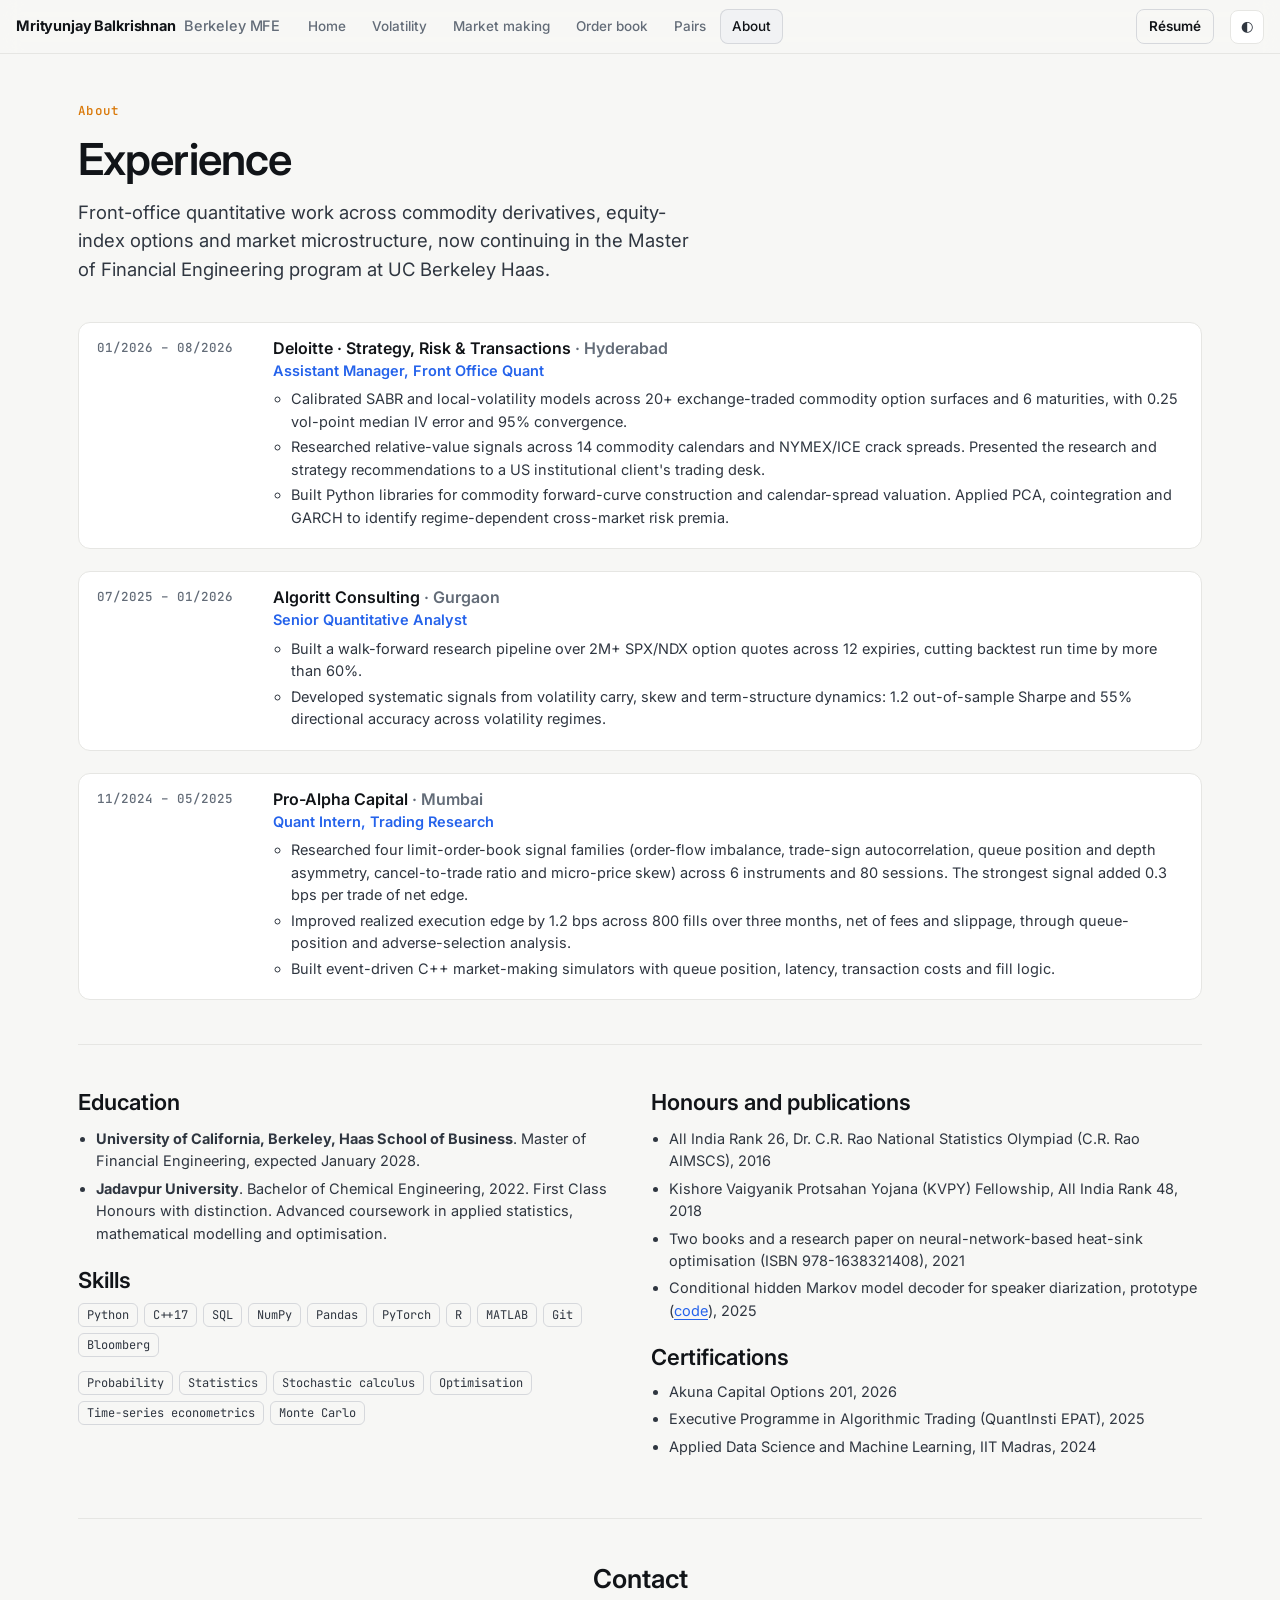
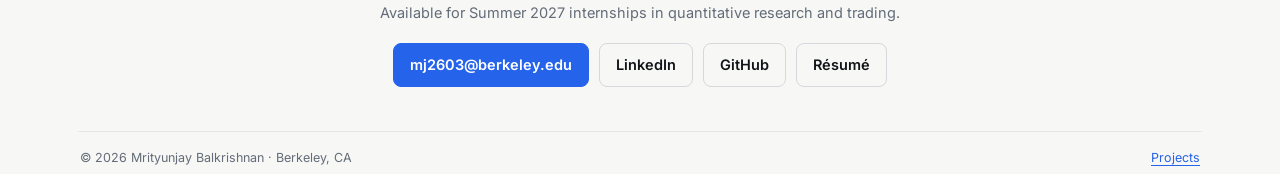
==== about.html @ c6289e8f "Split site into home, about and project pages; add live project views - Home: short introduction and" ====
<!DOCTYPE html>
<html lang="en">
<head>
<meta charset="UTF-8">
<meta name="viewport" content="width=device-width, initial-scale=1.0">
<title>About · Mrityunjay Balkrishnan</title>
<meta name="description" content="Experience, education, honours and contact details for Mrityunjay Balkrishnan, Master of Financial Engineering candidate at UC Berkeley Haas.">
<link rel="preconnect" href="https://fonts.googleapis.com"><link rel="preconnect" href="https://fonts.gstatic.com" crossorigin>
<link href="https://fonts.googleapis.com/css2?family=Inter:wght@400;500;600;700&family=JetBrains+Mono:wght@400;500;600&display=swap" rel="stylesheet">
<link rel="stylesheet" href="assets/desk.css">
<script>try{const t=localStorage.getItem('theme');if(t)document.documentElement.dataset.theme=t;}catch(e){}</script>
</head>
<body>
<header class="top">
  <a class="brand" href="index.html">Mrityunjay Balkrishnan<span>Berkeley MFE</span></a>
  <nav class="desks" aria-label="Site"><a href="index.html">Home</a><a href="vol.html">Volatility</a><a href="mm.html">Market making</a><a href="lob.html">Order book</a><a href="pairs.html">Pairs</a><a href="about.html" aria-current="page">About</a></nav>
  <a class="btn ghost" href="resume.pdf" target="_blank" rel="noopener" style="padding:6px 12px">Résumé</a>
  <button class="iconbtn" id="theme" aria-label="Toggle dark mode" title="Theme">◐</button>
</header>
<main class="wrap" id="main">
  <section style="padding:48px 0 8px">
    <p class="eyebrow">About</p>
    <h1 style="font-size:clamp(30px,4.4vw,44px);letter-spacing:-.02em;margin-bottom:12px">Experience</h1>
    <p class="lede">Front-office quantitative work across commodity derivatives, equity-index options and market microstructure, now continuing in the Master of Financial Engineering program at UC Berkeley Haas.</p>
  </section>

  <section class="sec" style="border-top:0;padding-top:16px">
    <ol class="tl">
      <li><div class="when">01/2026 – 08/2026</div><div>
        <h3>Deloitte · Strategy, Risk &amp; Transactions <span class="muted">· Hyderabad</span></h3><p class="role">Assistant Manager, Front Office Quant</p>
        <ul><li>Calibrated SABR and local-volatility models across 20+ exchange-traded commodity option surfaces and 6 maturities, with 0.25 vol-point median IV error and 95% convergence.</li>
        <li>Researched relative-value signals across 14 commodity calendars and NYMEX/ICE crack spreads. Presented the research and strategy recommendations to a US institutional client's trading desk.</li>
        <li>Built Python libraries for commodity forward-curve construction and calendar-spread valuation. Applied PCA, cointegration and GARCH to identify regime-dependent cross-market risk premia.</li></ul></div></li>
      <li><div class="when">07/2025 – 01/2026</div><div>
        <h3>Algoritt Consulting <span class="muted">· Gurgaon</span></h3><p class="role">Senior Quantitative Analyst</p>
        <ul><li>Built a walk-forward research pipeline over 2M+ SPX/NDX option quotes across 12 expiries, cutting backtest run time by more than 60%.</li>
        <li>Developed systematic signals from volatility carry, skew and term-structure dynamics: 1.2 out-of-sample Sharpe and 55% directional accuracy across volatility regimes.</li></ul></div></li>
      <li><div class="when">11/2024 – 05/2025</div><div>
        <h3>Pro-Alpha Capital <span class="muted">· Mumbai</span></h3><p class="role">Quant Intern, Trading Research</p>
        <ul><li>Researched four limit-order-book signal families (order-flow imbalance, trade-sign autocorrelation, queue position and depth asymmetry, cancel-to-trade ratio and micro-price skew) across 6 instruments and 80 sessions. The strongest signal added 0.3 bps per trade of net edge.</li>
        <li>Improved realized execution edge by 1.2 bps across 800 fills over three months, net of fees and slippage, through queue-position and adverse-selection analysis.</li>
        <li>Built event-driven C++ market-making simulators with queue position, latency, transaction costs and fill logic.</li></ul></div></li>
    </ol>
  </section>

  <section class="sec">
    <div class="two">
      <div>
        <h2 style="font-size:22px;margin-bottom:12px">Education</h2>
        <ul class="plain">
          <li><b>University of California, Berkeley, Haas School of Business</b>. Master of Financial Engineering, expected January 2028.</li>
          <li><b>Jadavpur University</b>. Bachelor of Chemical Engineering, 2022. First Class Honours with distinction. Advanced coursework in applied statistics, mathematical modelling and optimisation.</li>
        </ul>
        <h2 style="font-size:22px;margin:22px 0 10px">Skills</h2>
        <div class="tags"><span>Python</span><span>C++17</span><span>SQL</span><span>NumPy</span><span>Pandas</span><span>PyTorch</span><span>R</span><span>MATLAB</span><span>Git</span><span>Bloomberg</span></div>
        <div class="tags"><span>Probability</span><span>Statistics</span><span>Stochastic calculus</span><span>Optimisation</span><span>Time-series econometrics</span><span>Monte Carlo</span></div>
      </div>
      <div>
        <h2 style="font-size:22px;margin-bottom:12px">Honours and publications</h2>
        <ul class="plain">
          <li>All India Rank 26, Dr. C.R. Rao National Statistics Olympiad (C.R. Rao AIMSCS), 2016</li>
          <li>Kishore Vaigyanik Protsahan Yojana (KVPY) Fellowship, All India Rank 48, 2018</li>
          <li>Two books and a research paper on neural-network-based heat-sink optimisation (ISBN 978-1638321408), 2021</li>
          <li>Conditional hidden Markov model decoder for speaker diarization, prototype (<a href="https://github.com/Mj2603/chmm-speaker-diarization" target="_blank" rel="noopener">code</a>), 2025</li>
        </ul>
        <h2 style="font-size:22px;margin:22px 0 10px">Certifications</h2>
        <ul class="plain"><li>Akuna Capital Options 201, 2026</li><li>Executive Programme in Algorithmic Trading (QuantInsti EPAT), 2025</li><li>Applied Data Science and Machine Learning, IIT Madras, 2024</li></ul>
      </div>
    </div>
  </section>

  <section class="sec contact">
    <h2 style="font-size:26px;margin-bottom:8px">Contact</h2>
    <p class="muted" style="margin:0 0 18px">Available for Summer 2027 internships in quantitative research and trading.</p>
    <div class="cta"><a class="btn" href="mailto:mj2603@berkeley.edu">mj2603@berkeley.edu</a><a class="btn ghost" href="https://www.linkedin.com/in/mj2603/" target="_blank" rel="noopener">LinkedIn</a><a class="btn ghost" href="https://github.com/Mj2603" target="_blank" rel="noopener">GitHub</a><a class="btn ghost" href="resume.pdf" target="_blank" rel="noopener">Résumé</a></div>
  </section>
  <footer class="foot"><span>© 2026 Mrityunjay Balkrishnan · Berkeley, CA</span><span><a href="index.html">Projects</a></span></footer>
</main>
<script src="assets/core.js"></script>
</body>
</html>
---- assets/desk.css ----
/* Light by default; dark is opt-in via the toggle. */
:root{
  --bg:#f7f7f5; --panel:#ffffff; --panel2:#fbfbfa; --raise:#f1f2f4; --line:#e6e6e3; --line2:#d6d8dc;
  --ink:#111418; --ink2:#2f3640; --muted:#636c78; --grid:#f0f1f2; --axis:#b9bfc7;
  --s1:#2563eb; --s2:#0e9f6e; --s3:#d97706; --s4:#7c3aed; --s5:#dc2626; --up:#0e9f6e; --dn:#dc2626; --accent:#2563eb; --accent-ink:#ffffff;
  --r:12px; --sans:'Inter',system-ui,-apple-system,'Segoe UI',sans-serif; --mono:'JetBrains Mono',ui-monospace,Menlo,monospace;
  color-scheme:light;
}
:root[data-theme="dark"]{
  --bg:#0b0d11; --panel:#12161c; --panel2:#151a21; --raise:#1a2029; --line:#222a35; --line2:#2d3744;
  --ink:#e8edf4; --ink2:#c3cbd6; --muted:#8a96a6; --grid:#1a212b; --axis:#3d4958;
  --s1:#5b9bff; --s2:#34c79f; --s3:#f2ac45; --s4:#ac94ff; --s5:#ff7070; --up:#34c79f; --dn:#ff7070; --accent:#5b9bff; --accent-ink:#06101f; color-scheme:dark; }
*{box-sizing:border-box}
html{scroll-behavior:smooth}
body{margin:0;background:var(--bg);color:var(--ink);font:14.5px/1.55 var(--sans);-webkit-font-smoothing:antialiased;overflow-x:hidden}
a{color:var(--accent);text-underline-offset:3px}
h1,h2,h3,h4{margin:0;line-height:1.2;font-weight:600}
code,.mono{font-family:var(--mono)}
button,input,select{font:inherit;color:inherit}
.muted{color:var(--muted)}

/* top bar */
.top{position:sticky;top:0;z-index:30;display:flex;align-items:center;gap:16px;height:54px;padding:0 16px;background:color-mix(in srgb,var(--bg) 88%,transparent);backdrop-filter:blur(10px);border-bottom:1px solid var(--line)}
.top .brand{font-weight:700;letter-spacing:-.01em;color:var(--ink);text-decoration:none;white-space:nowrap}
.top .brand span{color:var(--muted);font-weight:500;margin-left:8px}
.desks{display:flex;gap:2px;overflow-x:auto;scrollbar-width:none;flex:1;min-width:0}
.desks a{flex:none;padding:7px 12px;border-radius:8px;color:var(--muted);text-decoration:none;font-weight:500;font-size:13.5px}
.desks a:hover{color:var(--ink);background:var(--raise)}
.desks a[aria-current="page"]{color:var(--ink);background:var(--raise);box-shadow:inset 0 0 0 1px var(--line2)}
.iconbtn{flex:none;width:34px;height:34px;border-radius:8px;border:1px solid var(--line);background:var(--panel);cursor:pointer;display:grid;place-items:center;color:var(--ink2)}
.iconbtn:hover{border-color:var(--line2);color:var(--ink)}
@media(max-width:700px){.top .brand span{display:none}}

/* app shell */
.app{display:grid;grid-template-columns:300px minmax(0,1fr);min-height:calc(100vh - 54px);transition:grid-template-columns .2s}
body.side-closed .app{grid-template-columns:0 minmax(0,1fr)}
.side{border-right:1px solid var(--line);background:var(--panel);padding:16px;overflow:auto;height:calc(100vh - 54px);position:sticky;top:54px}
body.side-closed .side{padding:0;border:0;overflow:hidden}
.main{padding:18px;min-width:0}
@media(min-width:1100px){.main{padding:22px 26px}}
@media(max-width:900px){
  .app{grid-template-columns:minmax(0,1fr)}
  body.side-closed .app{grid-template-columns:minmax(0,1fr)}
  .side{position:static;height:auto;max-height:none;border-right:0;border-bottom:1px solid var(--line)}
  body.side-closed .side{display:none}
}
.side .who{background:var(--panel2);border:1px solid var(--line);border-radius:10px;padding:12px;margin-bottom:16px;font-size:13px;color:var(--muted)}
.side .who b{display:block;color:var(--ink);font-size:14px}
.side h4{font-size:12px;text-transform:uppercase;letter-spacing:.08em;color:var(--muted);margin:18px 0 8px;font-weight:600}
.field{display:block;margin:0 0 12px;font-size:13px;color:var(--ink2)}
.field .lbl{display:flex;justify-content:space-between;gap:8px;margin-bottom:5px}
.field output{font-family:var(--mono);color:var(--ink)}
.field input[type=range]{width:100%;accent-color:var(--accent)}
.field select,.field input[type=number],.field input[type=text]{width:100%;background:var(--bg);border:1px solid var(--line2);border-radius:8px;padding:8px 10px;font-size:13.5px}
.field select:focus,.field input:focus{outline:2px solid color-mix(in srgb,var(--accent) 50%,transparent);outline-offset:1px}
.help{font-size:12px;color:var(--muted);margin:-6px 0 12px}
.row2{display:grid;grid-template-columns:1fr 1fr;gap:10px}
.btn{display:inline-flex;align-items:center;justify-content:center;gap:8px;background:var(--accent);color:var(--accent-ink);border:1px solid var(--accent);border-radius:8px;padding:8px 14px;font-weight:600;font-size:13.5px;cursor:pointer;text-decoration:none}
.btn:hover{filter:brightness(1.1)}
.btn.ghost{background:transparent;color:var(--ink);border-color:var(--line2)}
.btn.ghost:hover{border-color:var(--accent);color:var(--accent);filter:none}
.btn.wide{width:100%}
.busy{opacity:.55;pointer-events:none}

/* desk header */
.dhead{display:flex;flex-wrap:wrap;gap:14px;align-items:center;justify-content:space-between;margin-bottom:12px}
.dtitle{background:var(--panel);border:1px solid var(--line);border-radius:var(--r);padding:12px 16px;display:flex;flex-wrap:wrap;align-items:baseline;gap:4px 14px;flex:1 1 420px}
.dtitle h1{font-size:20px}
.dtitle p{margin:0;color:var(--muted)}
.modes{display:flex;flex-wrap:wrap;gap:4px;background:var(--panel);border:1px solid var(--line);border-radius:10px;padding:4px}
.modes label{cursor:pointer}
.modes input{position:absolute;opacity:0;pointer-events:none}
.modes span{display:block;padding:6px 12px;border-radius:7px;color:var(--muted);font-weight:500;font-size:13.5px}
.modes input:checked+span{background:var(--raise);color:var(--ink);box-shadow:inset 0 0 0 1px var(--line2)}
.modes input:focus-visible+span{outline:2px solid var(--accent)}
.strip{display:flex;flex-wrap:wrap;gap:6px 22px;padding:10px 2px 14px;border-bottom:1px solid var(--line);margin-bottom:16px;font-size:13px;color:var(--muted)}
.strip b{color:var(--ink);font-weight:600;font-family:var(--mono);font-size:12.5px;margin-left:6px}
.pill{display:inline-flex;align-items:center;gap:7px;border:1px solid var(--line2);border-radius:999px;padding:3px 10px;font-weight:600;font-size:12px;letter-spacing:.04em;color:var(--ink)}
.pill::before{content:"";width:7px;height:7px;border-radius:50%;background:var(--s1)}
.pill.short::before{background:var(--dn)} .pill.long::before{background:var(--up)}

/* KPI cards */
.kpis{display:grid;grid-template-columns:repeat(auto-fit,minmax(200px,1fr));gap:1px;background:var(--line);border:1px solid var(--line);border-radius:var(--r);overflow:hidden;margin-bottom:16px}
.kpi{background:var(--panel);padding:14px 16px}
.kpi .k{font-size:12.5px;color:var(--muted)}
.kpi .v{font:600 26px/1.15 var(--sans);letter-spacing:-.02em;margin:6px 0 4px;font-variant-numeric:tabular-nums}
.kpi .s{font-size:12.5px;color:var(--muted)}
.pos{color:var(--up)} .neg{color:var(--dn)}

/* panels & charts */
.grid{display:grid;gap:16px;margin-bottom:16px}
@media(min-width:1000px){.g2{grid-template-columns:minmax(0,1fr) minmax(0,1fr)}.g21{grid-template-columns:minmax(0,1.6fr) minmax(0,1fr)}.g12{grid-template-columns:minmax(0,1fr) minmax(0,1.6fr)}}
.panel{background:var(--panel);border:1px solid var(--line);border-radius:var(--r);min-width:0}
.panel .ph{display:flex;flex-wrap:wrap;gap:6px 16px;align-items:center;padding:10px 14px;border-bottom:1px solid var(--line);font-size:12.5px;color:var(--ink2)}
.panel .ph h3{font-size:13.5px;margin-right:auto;color:var(--ink)}
.panel .pb{padding:12px 14px}
.lg{display:inline-flex;align-items:center;gap:6px}
.lg i{width:14px;height:2.5px;border-radius:2px;display:inline-block}
.lg i.d{background:repeating-linear-gradient(90deg,currentColor 0 4px,transparent 4px 7px)!important;height:2px}
canvas.ch{display:block;width:100%;height:300px}
canvas.ch.tall{height:380px} canvas.ch.short{height:200px} canvas.ch.xs{height:140px}
canvas.surf{display:block;width:100%;height:420px}
@media(max-width:600px){canvas.ch{height:240px}canvas.ch.tall{height:300px}canvas.surf{height:320px}}
.tip{position:absolute;pointer-events:none;opacity:0;transition:opacity .1s;background:var(--raise);border:1px solid var(--line2);border-radius:8px;padding:7px 9px;font:12px var(--mono);display:grid;grid-template-columns:auto auto;gap:3px 12px;z-index:5;box-shadow:0 6px 20px rgba(0,0,0,.25);white-space:nowrap}
.tip .th{grid-column:1/-1;color:var(--muted)}
.tip span{display:flex;align-items:center;gap:6px;color:var(--ink2)} .tip i{width:8px;height:8px;border-radius:2px;display:inline-block}
.tip b{text-align:right;font-weight:600}
.caption{font-size:13px;color:var(--muted);margin:10px 0 0;max-width:900px}
.read{font-size:13.5px;color:var(--ink2);line-height:1.65;max-width:980px;margin:4px 0 18px}
.read b{color:var(--ink)}

/* tables */
.tw{overflow-x:auto}
table.t{width:100%;border-collapse:collapse;font-size:13px;font-variant-numeric:tabular-nums}
table.t th{font-weight:500;color:var(--muted);text-align:right;padding:9px 12px;border-bottom:1px solid var(--line);white-space:nowrap}
table.t td{padding:9px 12px;border-bottom:1px solid var(--line);text-align:right;font-family:var(--mono);font-size:12.5px;white-space:nowrap}
table.t th:first-child,table.t td:first-child{text-align:left;font-family:var(--sans);font-size:13px}
table.t tr.hl td{background:color-mix(in srgb,var(--accent) 9%,transparent)}
table.t tr:last-child td{border-bottom:0}
.sq{display:inline-block;width:9px;height:9px;border-radius:2px;margin-right:8px;vertical-align:baseline}
.notes{font-size:12.5px;color:var(--muted);line-height:1.6;margin:10px 2px 0}
.kv{display:grid;grid-template-columns:auto 1fr;gap:0}
.kv>div{display:contents}
.kv dt,.kv dd{padding:9px 12px;border-bottom:1px solid var(--line);margin:0;font-size:13px}
.kv dt{color:var(--muted)} .kv dd{text-align:right;font-family:var(--mono);font-size:12.5px}
.kv>div:last-child dt,.kv>div:last-child dd{border-bottom:0}
.formula{font:13px/1.9 var(--mono);background:var(--bg);border:1px solid var(--line);border-radius:10px;padding:12px 14px;overflow-x:auto;color:var(--ink)}
.evid{display:flex;flex-wrap:wrap;gap:10px 18px;align-items:center;font-size:13px;color:var(--muted);border:1px dashed var(--line2);border-radius:10px;padding:10px 14px;margin:6px 0 18px}
.badge{display:inline-block;font:600 10.5px var(--mono);text-transform:uppercase;letter-spacing:.06em;padding:2px 7px;border-radius:6px;border:1px solid currentColor}
.b-ok{color:var(--up)} .b-part{color:var(--s3)} .b-wip{color:var(--dn)}
.foot{border-top:1px solid var(--line);padding:16px 2px 6px;color:var(--muted);font-size:12.5px;display:flex;flex-wrap:wrap;gap:8px 18px;justify-content:space-between}

/* order book */
.ladder{font:12.5px var(--mono);border:1px solid var(--line);border-radius:10px;overflow:hidden}
.lvl{position:relative;display:grid;grid-template-columns:70px 56px minmax(0,1fr);gap:8px;align-items:center;padding:3px 10px;min-height:26px}
.lvl .bar{position:absolute;inset:0 auto 0 0;opacity:.16}
.lvl.ask .bar{background:var(--dn)} .lvl.bid .bar{background:var(--up)}
.lvl.ask .px{color:var(--dn)} .lvl.bid .px{color:var(--up)}
.lvl>span{position:relative}
.queue{display:flex;gap:3px;overflow:hidden}
.chip{font-size:10.5px;border:1px solid var(--line2);background:var(--panel2);border-radius:5px;padding:0 4px;white-space:nowrap}
.chip.mine{border-color:var(--s3);color:var(--s3)}
.mid{text-align:center;font-size:11.5px;color:var(--muted);padding:5px;border-block:1px dashed var(--line2);background:var(--bg)}
.tape{list-style:none;margin:0;padding:0;font:12px var(--mono);max-height:300px;overflow:auto}
.tape li{display:grid;grid-template-columns:44px 1fr auto;gap:8px;padding:5px 2px;border-bottom:1px solid var(--line)}
.up{color:var(--up)} .dn{color:var(--dn)}

/* landing */
.wrap{max-width:1180px;margin:0 auto;padding:0 16px}
@media(min-width:760px){.wrap{padding:0 28px}}
.hero{display:grid;gap:28px;align-items:center;padding:56px 0 34px}
@media(min-width:980px){.hero{grid-template-columns:minmax(0,1fr) minmax(0,1.05fr)}}
.eyebrow{font:500 12.5px var(--mono);color:var(--s3);letter-spacing:.02em;margin:0 0 14px}
.hero h1{font-size:clamp(36px,5.6vw,60px);letter-spacing:-.025em;line-height:1.04;margin-bottom:16px}
.lede{font-size:clamp(16px,1.8vw,18.5px);color:var(--ink2);max-width:620px;margin:0 0 14px}
.seek{display:flex;align-items:center;gap:10px;color:var(--muted);margin:0 0 22px}
.dot{width:8px;height:8px;border-radius:50%;background:var(--up);box-shadow:0 0 0 4px color-mix(in srgb,var(--up) 22%,transparent)}
.cta{display:flex;flex-wrap:wrap;gap:10px}
.cta .btn{padding:10px 16px;font-size:14.5px}
.surfcard{position:relative}
.surfcard .lbl{position:absolute;left:14px;top:12px;font-size:12.5px;color:var(--muted);pointer-events:none}
.surfcard .lbl b{color:var(--ink);font-weight:600}
.surfcard .hint{position:absolute;right:10px;bottom:8px;font-size:11.5px;color:var(--muted);background:color-mix(in srgb,var(--panel) 88%,transparent);padding:3px 8px;border-radius:6px}
section.sec{padding:44px 0;border-top:1px solid var(--line)}
.sh{margin-bottom:22px;max-width:780px}
.sh .k{font:600 11.5px var(--mono);text-transform:uppercase;letter-spacing:.12em;color:var(--s3);margin:0 0 8px}
.sh h2{font-size:clamp(24px,3vw,32px);letter-spacing:-.015em;margin-bottom:8px}
.sh p{color:var(--muted);margin:0}
.deskgrid{display:grid;gap:16px}
@media(min-width:860px){.deskgrid{grid-template-columns:1fr 1fr}}
.dcard{display:flex;flex-direction:column;background:var(--panel);border:1px solid var(--line);border-radius:14px;overflow:hidden;text-decoration:none;color:inherit;transition:border-color .15s,transform .15s}
.dcard:hover{border-color:var(--line2);transform:translateY(-2px)}
.dcard canvas{display:block;width:100%;height:170px;background:var(--panel2);border-bottom:1px solid var(--line)}
.dcard .body{padding:16px 18px 18px;display:flex;flex-direction:column;gap:8px;flex:1}
.dcard h3{font-size:17px}
.dcard .stack{font:12px var(--mono);color:var(--muted)}
.dcard p{margin:0;color:var(--ink2)}
.dcard ul{margin:4px 0 0;padding:0;list-style:none;display:grid;gap:6px;font-size:13.5px}
.dcard li{display:grid;grid-template-columns:auto 1fr;gap:9px;align-items:start}
.dcard .go{margin-top:auto;padding-top:8px;color:var(--accent);font-weight:600}
.statrow{display:grid;grid-template-columns:repeat(auto-fit,minmax(190px,1fr));gap:1px;background:var(--line);border:1px solid var(--line);border-radius:12px;overflow:hidden}
.statrow div{background:var(--panel);padding:14px 16px}
.statrow b{display:block;font:600 22px var(--sans);letter-spacing:-.02em;color:var(--ink)}
.statrow span{font-size:12.5px;color:var(--muted)}
.tl{list-style:none;margin:0;padding:0;display:grid;gap:22px}
.tl>li{display:grid;gap:4px 26px;background:var(--panel);border:1px solid var(--line);border-radius:12px;padding:16px 18px}
@media(min-width:760px){.tl>li{grid-template-columns:150px 1fr}}
.tl .when{font:500 12.5px var(--mono);color:var(--muted)}
.tl h3{font-size:16px} .tl .role{color:var(--accent);font-weight:600;margin:2px 0 6px}
.tl ul{margin:0;padding-left:18px;color:var(--ink2)} .tl li li{margin:3px 0}
.two{display:grid;gap:22px} @media(min-width:900px){.two{grid-template-columns:1fr 1fr}}
.tags{display:flex;flex-wrap:wrap;gap:6px;margin:8px 0 14px}
.tags span{font:12px var(--mono);border:1px solid var(--line2);border-radius:6px;padding:3px 8px;color:var(--ink2)}
.plain{padding-left:18px;margin:6px 0 16px;color:var(--ink2)} .plain li{margin:5px 0}
.contact{text-align:center} .contact .cta{justify-content:center}
.skip{position:absolute;left:-999px}.skip:focus{left:12px;top:10px;z-index:99;background:var(--panel);padding:8px 12px}
@media (prefers-reduced-motion:reduce){*{transition:none!important}html{scroll-behavior:auto}}
table.t input,table.t select{width:100%;min-width:58px;max-width:110px;background:var(--bg);border:1px solid var(--line2);border-radius:6px;padding:5px 7px;font:12.5px var(--mono);text-align:right}
table.t select{text-align:left}
table.t td:has(input),table.t td:has(select){padding:6px 8px}

/* per-project identity */
body[data-desk="vol"]{--accent:#4338ca} body[data-desk="mm"]{--accent:#0f766e} body[data-desk="lob"]{--accent:#b45309} body[data-desk="pairs"]{--accent:#7e22ce}
:root[data-theme="dark"] body[data-desk="vol"]{--accent:#8b8cff} :root[data-theme="dark"] body[data-desk="mm"]{--accent:#2dd4bf} :root[data-theme="dark"] body[data-desk="lob"]{--accent:#fbbf24} :root[data-theme="dark"] body[data-desk="pairs"]{--accent:#c084fc}
body[data-desk] .top{box-shadow:inset 0 -2px 0 var(--accent)}
body[data-desk] .desks a[aria-current="page"]{color:var(--accent);box-shadow:inset 0 0 0 1px color-mix(in srgb,var(--accent) 40%,transparent);background:color-mix(in srgb,var(--accent) 7%,transparent)}
body[data-desk] .pill::before{background:var(--accent)}
.proj-no{font:600 11.5px var(--mono);letter-spacing:.12em;text-transform:uppercase;color:var(--accent)}
.brief{display:grid;gap:1px;background:var(--line);border:1px solid var(--line);border-radius:var(--r);overflow:hidden;margin:0 0 16px}
@media(min-width:900px){.brief{grid-template-columns:repeat(4,minmax(0,1fr))}}
.brief>div{background:var(--panel);padding:14px 16px}
.brief h4{font-size:11.5px;letter-spacing:.08em;text-transform:uppercase;color:var(--muted);margin:0 0 6px;font-weight:600}
.brief p,.brief ul{margin:0;font-size:13.5px;color:var(--ink2);line-height:1.55}
.brief ul{padding-left:16px}.brief li{margin:2px 0}
.brief code{font-size:12px;background:var(--raise);padding:1px 5px;border-radius:4px}
.live{display:inline-flex;align-items:center;gap:7px;font:600 11.5px var(--mono);letter-spacing:.08em;color:var(--accent)}
.live::before{content:"";width:8px;height:8px;border-radius:50%;background:var(--accent);animation:pulse 1.6s ease-in-out infinite}
.live.off{color:var(--muted)}.live.off::before{background:var(--muted);animation:none}
@keyframes pulse{0%,100%{opacity:1}50%{opacity:.25}}
.log{list-style:none;margin:0;padding:0;font:12px/1.5 var(--mono);max-height:260px;overflow:auto}
.log li{padding:5px 2px;border-bottom:1px solid var(--line);color:var(--ink2)}
.log li b{color:var(--ink);font-weight:600}
.tiles{display:grid;gap:16px}
@media(min-width:860px){.tiles{grid-template-columns:1fr 1fr}}
.tile{display:block;position:relative;background:var(--panel);border:1px solid var(--line);border-radius:14px;overflow:hidden;text-decoration:none;color:inherit;transition:border-color .15s,box-shadow .15s}
.tile:hover{border-color:var(--tc);box-shadow:0 8px 28px -12px color-mix(in srgb,var(--tc) 45%,transparent)}
.tile canvas{display:block;width:100%;height:190px;background:var(--panel2);border-bottom:1px solid var(--line)}
.tile .body{padding:16px 18px 18px}
.tile .no{font:600 11px var(--mono);letter-spacing:.12em;text-transform:uppercase;color:var(--tc)}
.tile h3{font-size:19px;margin:6px 0 6px}
.tile p{margin:0 0 12px;color:var(--ink2)}
.tile .facts{display:flex;flex-wrap:wrap;gap:6px 18px;font:12.5px var(--mono);color:var(--muted)}
.tile .facts b{color:var(--ink);font-weight:600}
.tile .go{display:inline-block;margin-top:12px;color:var(--tc);font-weight:600;font-size:14px}
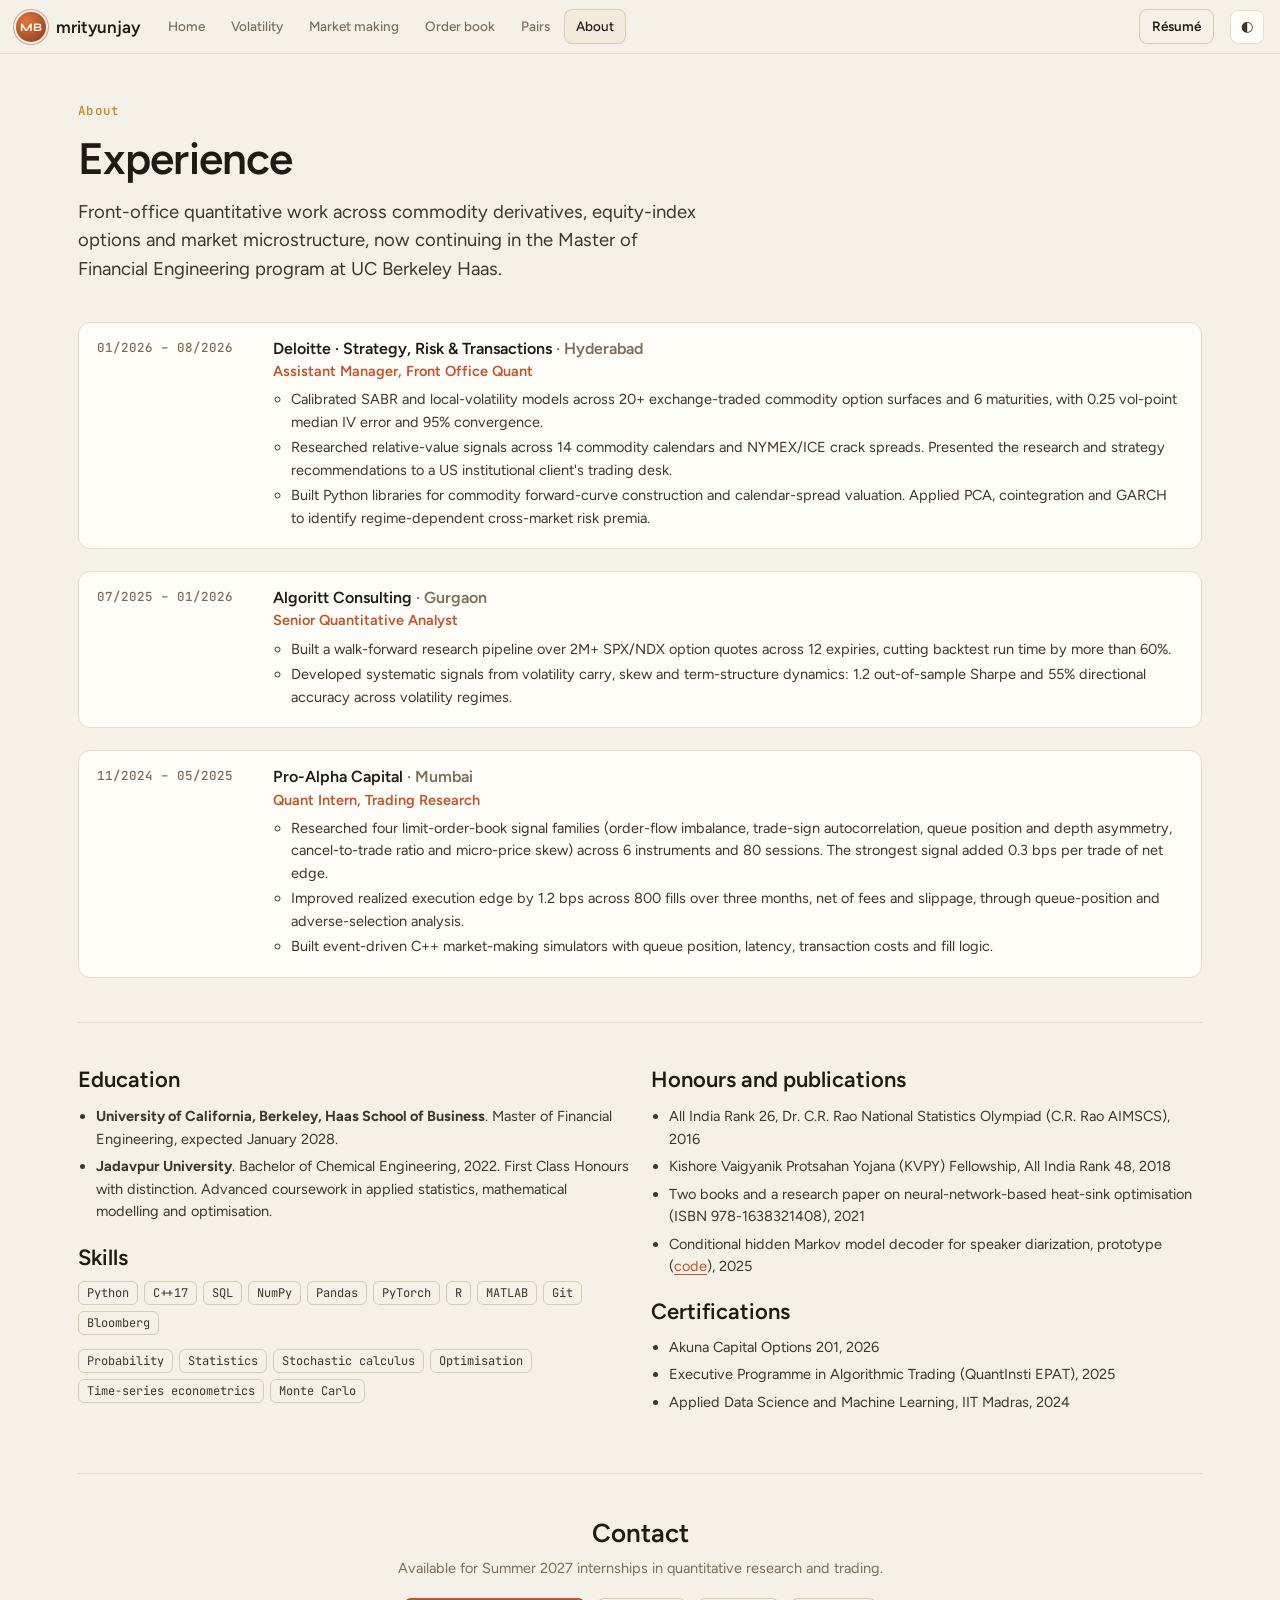
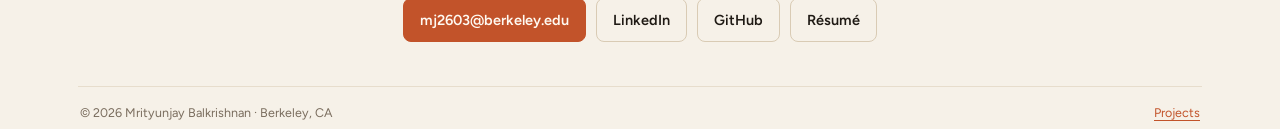
==== commit 2fc77cbe: "Editorial home page with warm palette; unify site header - Home follows an editorial layout: faceted" ====
--- a/about.html
+++ b/about.html
@@ -6,13 +6,13 @@
 <title>About · Mrityunjay Balkrishnan</title>
 <meta name="description" content="Experience, education, honours and contact details for Mrityunjay Balkrishnan, Master of Financial Engineering candidate at UC Berkeley Haas.">
 <link rel="preconnect" href="https://fonts.googleapis.com"><link rel="preconnect" href="https://fonts.gstatic.com" crossorigin>
-<link href="https://fonts.googleapis.com/css2?family=Inter:wght@400;500;600;700&family=JetBrains+Mono:wght@400;500;600&display=swap" rel="stylesheet">
+<link href="https://fonts.googleapis.com/css2?family=Cormorant+Garamond:wght@500;600&family=Figtree:wght@400;500;600;700&family=JetBrains+Mono:wght@400;500;600&family=Syne:wght@600;700&display=swap" rel="stylesheet">
 <link rel="stylesheet" href="assets/desk.css">
 <script>try{const t=localStorage.getItem('theme');if(t)document.documentElement.dataset.theme=t;}catch(e){}</script>
 </head>
 <body>
 <header class="top">
-  <a class="brand" href="index.html">Mrityunjay Balkrishnan<span>Berkeley MFE</span></a>
+  <a class="h-logo" href="index.html"><i aria-hidden="true">MB</i>mrityunjay</a>
   <nav class="desks" aria-label="Site"><a href="index.html">Home</a><a href="vol.html">Volatility</a><a href="mm.html">Market making</a><a href="lob.html">Order book</a><a href="pairs.html">Pairs</a><a href="about.html" aria-current="page">About</a></nav>
   <a class="btn ghost" href="resume.pdf" target="_blank" rel="noopener" style="padding:6px 12px">Résumé</a>
   <button class="iconbtn" id="theme" aria-label="Toggle dark mode" title="Theme">◐</button>
--- a/assets/desk.css
+++ b/assets/desk.css
@@ -1,15 +1,16 @@
-/* Light by default; dark is opt-in via the toggle. */
+/* Warm light by default; warm dark via the toggle. */
 :root{
-  --bg:#f7f7f5; --panel:#ffffff; --panel2:#fbfbfa; --raise:#f1f2f4; --line:#e6e6e3; --line2:#d6d8dc;
-  --ink:#111418; --ink2:#2f3640; --muted:#636c78; --grid:#f0f1f2; --axis:#b9bfc7;
-  --s1:#2563eb; --s2:#0e9f6e; --s3:#d97706; --s4:#7c3aed; --s5:#dc2626; --up:#0e9f6e; --dn:#dc2626; --accent:#2563eb; --accent-ink:#ffffff;
-  --r:12px; --sans:'Inter',system-ui,-apple-system,'Segoe UI',sans-serif; --mono:'JetBrains Mono',ui-monospace,Menlo,monospace;
+  --bg:#f6f1e8; --panel:#fffdf8; --panel2:#faf6ee; --raise:#f1eadd; --line:#e7ddcc; --line2:#d9cbb4;
+  --ink:#1f1a14; --ink2:#3e352b; --muted:#7a6d5e; --grid:#efe7d9; --axis:#c5b59c;
+  --s1:#c2532a; --s2:#2f7d6d; --s3:#c68a1f; --s4:#7a4d9c; --s5:#b03a2e; --up:#3a8a5c; --dn:#c0392b; --accent:#c2532a; --accent-ink:#fffaf2;
+  --r:12px; --sans:'Figtree',system-ui,-apple-system,'Segoe UI',sans-serif; --mono:'JetBrains Mono',ui-monospace,Menlo,monospace;
+  --serif:'Cormorant Garamond',Georgia,serif; --display:'Syne','Figtree',sans-serif;
   color-scheme:light;
 }
 :root[data-theme="dark"]{
-  --bg:#0b0d11; --panel:#12161c; --panel2:#151a21; --raise:#1a2029; --line:#222a35; --line2:#2d3744;
-  --ink:#e8edf4; --ink2:#c3cbd6; --muted:#8a96a6; --grid:#1a212b; --axis:#3d4958;
-  --s1:#5b9bff; --s2:#34c79f; --s3:#f2ac45; --s4:#ac94ff; --s5:#ff7070; --up:#34c79f; --dn:#ff7070; --accent:#5b9bff; --accent-ink:#06101f; color-scheme:dark; }
+  --bg:#1c1712; --panel:#231d17; --panel2:#28211a; --raise:#2f271f; --line:#3a3027; --line2:#4b3f32;
+  --ink:#f3ece2; --ink2:#d9cebf; --muted:#a39380; --grid:#2c241c; --axis:#5c4c3c;
+  --s1:#e0763a; --s2:#4fb39d; --s3:#e0ab4a; --s4:#b28ad6; --s5:#e2604f; --up:#5cbf86; --dn:#e2604f; --accent:#e0763a; --accent-ink:#1c1712; color-scheme:dark; }
 *{box-sizing:border-box}
 html{scroll-behavior:smooth}
 body{margin:0;background:var(--bg);color:var(--ink);font:14.5px/1.55 var(--sans);-webkit-font-smoothing:antialiased;overflow-x:hidden}
@@ -65,7 +66,7 @@
 /* desk header */
 .dhead{display:flex;flex-wrap:wrap;gap:14px;align-items:center;justify-content:space-between;margin-bottom:12px}
 .dtitle{background:var(--panel);border:1px solid var(--line);border-radius:var(--r);padding:12px 16px;display:flex;flex-wrap:wrap;align-items:baseline;gap:4px 14px;flex:1 1 420px}
-.dtitle h1{font-size:20px}
+.dtitle h1{font:600 21px/1.2 var(--display);letter-spacing:-.01em}
 .dtitle p{margin:0;color:var(--muted)}
 .modes{display:flex;flex-wrap:wrap;gap:4px;background:var(--panel);border:1px solid var(--line);border-radius:10px;padding:4px}
 .modes label{cursor:pointer}
@@ -200,12 +201,12 @@
 table.t td:has(input),table.t td:has(select){padding:6px 8px}
 
 /* per-project identity */
-body[data-desk="vol"]{--accent:#4338ca} body[data-desk="mm"]{--accent:#0f766e} body[data-desk="lob"]{--accent:#b45309} body[data-desk="pairs"]{--accent:#7e22ce}
-:root[data-theme="dark"] body[data-desk="vol"]{--accent:#8b8cff} :root[data-theme="dark"] body[data-desk="mm"]{--accent:#2dd4bf} :root[data-theme="dark"] body[data-desk="lob"]{--accent:#fbbf24} :root[data-theme="dark"] body[data-desk="pairs"]{--accent:#c084fc}
+body[data-desk="vol"]{--accent:#c2532a} body[data-desk="mm"]{--accent:#2f7d6d} body[data-desk="lob"]{--accent:#a8701a} body[data-desk="pairs"]{--accent:#7a4d9c}
+:root[data-theme="dark"] body[data-desk="vol"]{--accent:#e0763a} :root[data-theme="dark"] body[data-desk="mm"]{--accent:#4fb39d} :root[data-theme="dark"] body[data-desk="lob"]{--accent:#e0ab4a} :root[data-theme="dark"] body[data-desk="pairs"]{--accent:#b28ad6}
 body[data-desk] .top{box-shadow:inset 0 -2px 0 var(--accent)}
 body[data-desk] .desks a[aria-current="page"]{color:var(--accent);box-shadow:inset 0 0 0 1px color-mix(in srgb,var(--accent) 40%,transparent);background:color-mix(in srgb,var(--accent) 7%,transparent)}
 body[data-desk] .pill::before{background:var(--accent)}
-.proj-no{font:600 11.5px var(--mono);letter-spacing:.12em;text-transform:uppercase;color:var(--accent)}
+.proj-no{font:700 13px var(--display);letter-spacing:.12em;text-transform:uppercase;color:var(--accent)}
 .brief{display:grid;gap:1px;background:var(--line);border:1px solid var(--line);border-radius:var(--r);overflow:hidden;margin:0 0 16px}
 @media(min-width:900px){.brief{grid-template-columns:repeat(4,minmax(0,1fr))}}
 .brief>div{background:var(--panel);padding:14px 16px}
@@ -232,3 +233,72 @@
 .tile .facts{display:flex;flex-wrap:wrap;gap:6px 18px;font:12.5px var(--mono);color:var(--muted)}
 .tile .facts b{color:var(--ink);font-weight:600}
 .tile .go{display:inline-block;margin-top:12px;color:var(--tc);font-weight:600;font-size:14px}
+
+/* ---------- home (editorial) ---------- */
+.h-nav{position:sticky;top:0;z-index:30;background:color-mix(in srgb,var(--bg) 90%,transparent);backdrop-filter:blur(10px);border-bottom:1px solid var(--line)}
+.h-nav .in{max-width:1180px;margin:0 auto;padding:0 16px;height:60px;display:flex;align-items:center;gap:18px}
+@media(min-width:760px){.h-nav .in{padding:0 28px}}
+.h-logo{display:flex;align-items:center;gap:10px;color:var(--ink);text-decoration:none;font:600 17px var(--sans)}
+.h-logo i{width:30px;height:30px;border-radius:50%;display:grid;place-items:center;font:700 11.5px var(--display);font-style:normal;color:#fffaf2;background:radial-gradient(circle at 35% 30%,#e0763a,#8a3a1c);box-shadow:0 0 0 2px var(--bg),0 0 0 3px color-mix(in srgb,var(--accent) 50%,transparent)}
+.h-links{margin-left:auto;display:flex;align-items:center;gap:4px;font-size:14px}
+.h-links a{color:var(--ink2);text-decoration:none;padding:8px 10px;border-bottom:2px solid transparent}
+.h-links a:hover{color:var(--ink)}
+.h-links a[aria-current="page"]{color:var(--ink);border-color:var(--accent)}
+.h-links .sep{width:1px;height:18px;background:var(--line2);margin:0 6px}
+.h-links .ic{display:grid;place-items:center;width:34px;height:34px;padding:0;border:0;border-radius:8px;background:none;cursor:pointer;color:var(--ink2)}
+.h-links .ic:hover{color:var(--ink);background:var(--raise)}
+@media(max-width:640px){.h-links .hide-s{display:none}}
+.h-hero{max-width:1180px;margin:0 auto;display:grid;border-bottom:1px solid var(--line)}
+@media(min-width:960px){.h-hero{grid-template-columns:minmax(0,1fr) minmax(0,1fr);padding:0 28px}}
+.h-art{position:relative;background:#faf6ee;min-height:340px;border-inline:1px solid var(--line)}
+:root[data-theme="dark"] .h-art{background:#f7f2e9}
+.h-art canvas{display:block;width:100%;height:100%;min-height:340px;position:absolute;inset:0}
+.h-art .cap{position:absolute;left:14px;bottom:12px;font:12px var(--mono);color:#7a6d5e;pointer-events:none}
+@media(min-width:960px){.h-art{min-height:560px}}
+.h-intro{padding:40px 16px 44px}
+@media(min-width:960px){.h-intro{padding:72px 0 72px 52px;display:flex;flex-direction:column;justify-content:center}}
+.h-name{font:600 clamp(40px,5.4vw,64px)/1 var(--serif);letter-spacing:.01em;text-transform:uppercase;margin:0 0 20px}
+.h-role{font:500 clamp(19px,2.1vw,24px)/1.3 var(--sans);margin:0 0 22px}
+.h-role span{color:var(--muted);font-size:.78em;font-weight:500}
+.h-intro p.t{font-size:16.5px;line-height:1.75;color:var(--ink2);margin:0 0 16px;max-width:600px}
+.h-intro p.t a{color:inherit;text-decoration-color:var(--accent);text-decoration-thickness:2px}
+.h-social{display:flex;align-items:center;gap:16px;margin-top:10px;flex-wrap:wrap}
+.h-social a.i{color:var(--ink2);display:grid;place-items:center}
+.h-social a.i:hover{color:var(--accent)}
+.pillbtn{display:inline-flex;align-items:center;gap:8px;border:1px solid var(--line2);border-radius:999px;padding:8px 16px;color:var(--ink);text-decoration:none;font-weight:500;font-size:14.5px}
+.pillbtn:hover{border-color:var(--accent);color:var(--accent)}
+.h-strip{border-bottom:1px solid var(--line);padding:18px 0 22px;overflow:hidden;position:relative}
+.h-strip .lbl{text-align:center;font-size:12.5px;color:var(--muted);margin-bottom:14px;letter-spacing:.02em}
+.h-strip .mask{-webkit-mask-image:linear-gradient(90deg,transparent,#000 12%,#000 88%,transparent);mask-image:linear-gradient(90deg,transparent,#000 12%,#000 88%,transparent)}
+.h-strip .row{display:flex;gap:64px;width:max-content;animation:marq 38s linear infinite}
+.h-strip:hover .row{animation-play-state:paused}
+.h-strip .row span{font:600 24px var(--serif);color:var(--ink2);white-space:nowrap;opacity:.85}
+.h-strip .row span small{font:500 12px var(--mono);color:var(--muted);margin-left:8px;letter-spacing:.04em}
+@keyframes marq{from{transform:translateX(0)}to{transform:translateX(-50%)}}
+@media (prefers-reduced-motion:reduce){.h-strip .row{animation:none;flex-wrap:wrap;justify-content:center;width:auto;gap:20px 40px}}
+.h-sec{max-width:1180px;margin:0 auto;padding:56px 16px 24px}
+@media(min-width:760px){.h-sec{padding:72px 28px 32px}}
+.h-sec h2{font:600 clamp(30px,3.6vw,42px)/1.1 var(--display);letter-spacing:-.01em;margin:0 0 12px}
+.h-sec .sub{font-size:16.5px;color:var(--ink2);margin:0 0 36px;max-width:820px}
+.plist{display:grid;gap:0 56px}
+@media(min-width:900px){.plist{grid-template-columns:1fr 1fr}}
+.pitem{display:grid;grid-template-columns:64px minmax(0,1fr);gap:0 6px;padding:26px 0;border-bottom:1px solid var(--line)}
+.pitem .n{font:700 30px/1 var(--display);color:var(--accent);padding-top:3px}
+.pitem .hd{display:flex;align-items:baseline;gap:12px;justify-content:space-between;flex-wrap:wrap}
+.pitem h3{font:600 21px/1.25 var(--display);margin:0}
+.pitem h3 a{color:var(--ink);text-decoration:none}
+.pitem h3 a:hover{color:var(--accent)}
+.pitem .tag{font:600 11px var(--sans);letter-spacing:.16em;text-transform:uppercase;color:var(--accent)}
+.pitem p{margin:8px 0 12px;color:var(--ink2);font-size:15px;line-height:1.65}
+.pitem .ft{display:flex;align-items:center;gap:10px;justify-content:space-between;font-size:13.5px;color:var(--muted)}
+.pitem .ft .ics{display:flex;gap:12px}
+.pitem .ft a{color:var(--ink2);display:grid;place-items:center}
+.pitem .ft a:hover{color:var(--accent)}
+.pitem .res{font:12.5px var(--mono);color:var(--ink2);margin:-4px 0 12px}
+.pitem .res b{color:var(--ink);font-weight:600}
+.xlist{list-style:none;margin:0;padding:0}
+.xlist li{display:grid;grid-template-columns:minmax(0,1fr) auto;gap:4px 18px;padding:16px 0;border-bottom:1px solid var(--line)}
+.xlist b{font:600 17px var(--display)} .xlist .r{color:var(--ink2)} .xlist .d{font:12.5px var(--mono);color:var(--muted);text-align:right}
+.h-foot{max-width:1180px;margin:0 auto;padding:28px 16px 40px;display:flex;flex-wrap:wrap;gap:8px 20px;justify-content:space-between;color:var(--muted);font-size:13px}
+@media(min-width:760px){.h-foot{padding:28px 28px 44px}}
+.h-foot a{color:var(--ink2)}
